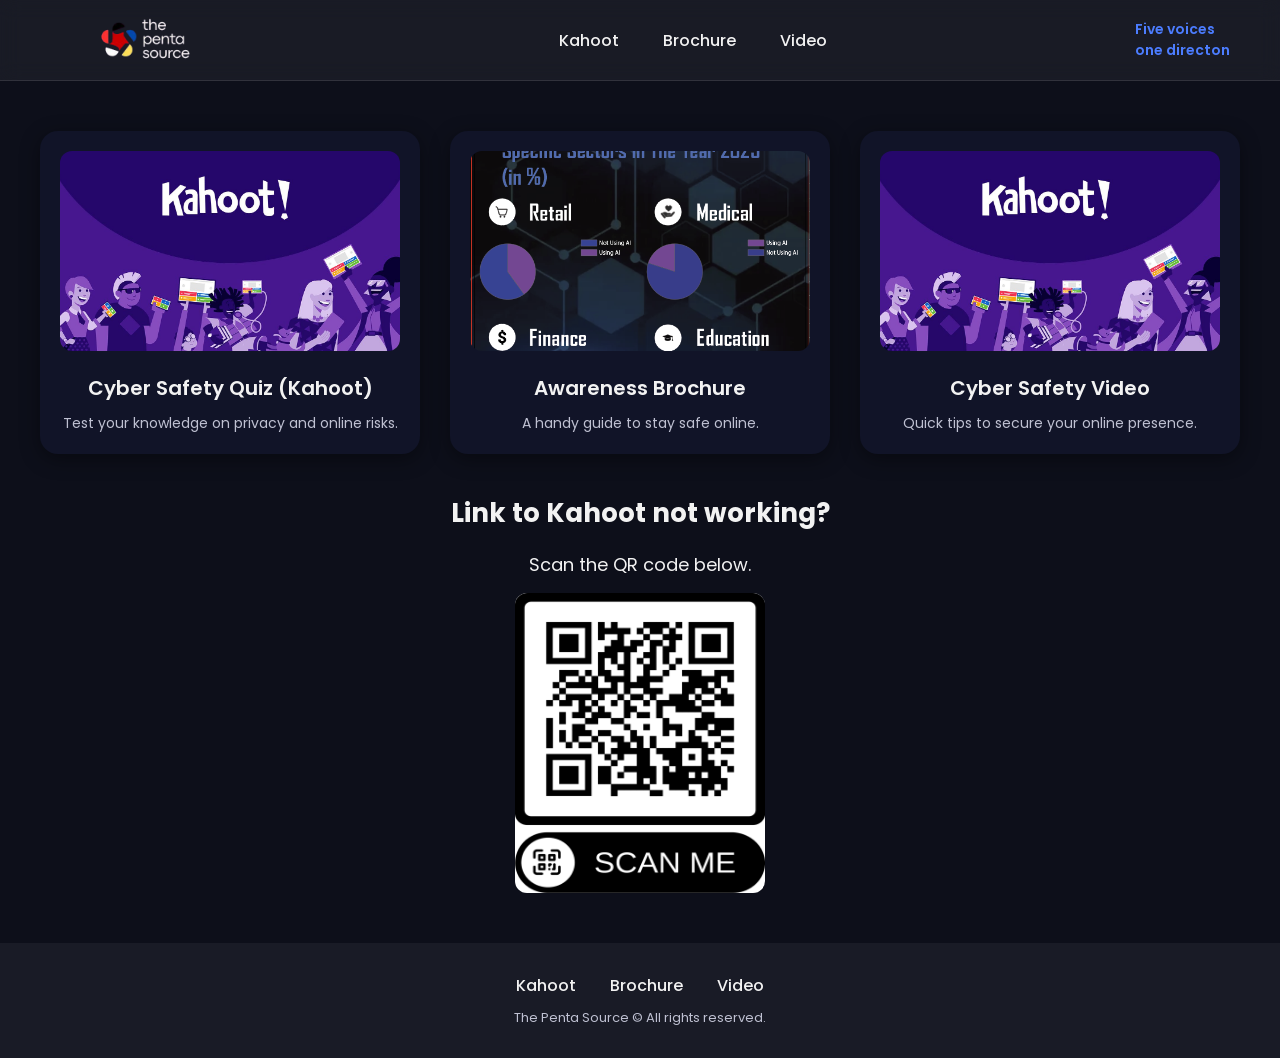
==== index.html @ f54844fc "Trying different ways" ====
<!DOCTYPE html>
<html lang="en">
<head>
    <meta charset="UTF-8">
    <meta name="viewport" content="width=device-width, initial-scale=1.0">
    <title>The Penta Source – Cyber Safety Awareness</title>

    <!-- CSS LINK -->
    <link rel="stylesheet" href="/CSS/styles.css">
</head>
<body>

    <!-- HEADER -->
    <header>
        <div class="logo">
            <img src="images/4-removebg-preview.png" alt="The Penta Source Logo">
        </div>

        <nav>
            <a href="#">Kahoot</a>
            <a href="#">Brochure</a>
            <a href="#">Video</a>
        </nav>

        <div class="team-name">Five voices <br> one directon</div>
    </header>

    <!-- MAIN CONTENT -->
    <section class="container">
        <div class="cards">

            <!-- KAHOOT -->
            <div class="card" onclick="openLink('https://create.kahoot.it/share/raising-awareness-of-online-safety-for-youngsters/e259151e-2dcc-4b79-a1c8-3725f1206195')">
                <img src="images/kahoot.jpg" alt="Kahoot Preview">
                <div class="card-title">Cyber Safety Quiz (Kahoot)</div>
                <div class="card-desc">Test your knowledge on privacy and online risks.</div>
            </div>

            <!-- BROCHURE -->
            <div class="card" onclick="openPreview('infographic')">
                <img src="images/infographic.png" alt="Brochure Preview">
                <div class="card-title">Awareness Brochure</div>
                <div class="card-desc">A handy guide to stay safe online.</div>
            </div>

            <!-- VIDEO -->
            <div class="card" onclick="openPreview('video')">
                <img src="images/kahoot.jpg" alt="Video Preview">
                <div class="card-title">Cyber Safety Video</div>
                <div class="card-desc">Quick tips to secure your online presence.</div>
            </div>
        </div> <!-- cards end -->
        
        <!-- QR SECTION -->
        <div class="qr-section">
            <h2 class="qr-title">Link to Kahoot not working?</h2>
            <p class="qr-sub">Scan the QR code below.</p>
            <img src="images/Kahoot_qr.jpg" alt="QR Code" class="qr-img">
        </div>
    </section>

        </div>
    </section>

    <!-- FOOTER -->
    <footer class="footer">
        <nav>
            <a href="#">Kahoot</a>
            <a href="#">Brochure</a>
            <a href="#">Video</a>
        </nav>
        <div class="copyright">
            The Penta Source © All rights reserved.
        </div>
    </footer>

    <!-- JS LINK -->
    <script src="/JS/script.js"></script>
</body>
</html>
---- CSS/styles.css ----
/* FONT + COLOR THEME */
@import url('https://fonts.googleapis.com/css2?family=Poppins:wght@300;400;600;700&display=swap');

:root {
    --bg: #0d0f1a;
    --card-bg: #111428;
    --accent: #4c7dff;
    --accent2: #16e0b1;
    --text: #f2f2f2;
    --light-text: #bfc1d2;
}

body {
    margin: 0;
    padding: 0;
    background: var(--bg);
    color: var(--text);
    font-family: "Poppins", sans-serif;
}

/* HEADER */
header {
    display: flex;
    justify-content: space-between;
    align-items: center;
    padding: 20px 50px;
    background: rgba(255, 255, 255, 0.05);
    backdrop-filter: blur(10px);
    border-bottom: 1px solid rgba(255, 255, 255, 0.1);
    position: sticky;
    top: 0;
    z-index: 10;
}

header {
    height: 80px;          
    padding: 0 50px;      
}

.logo {
    height: 100%;        
    display: flex;
    align-items: center;
}

.logo img {
    height: 250%; 
    padding-top: 75px;         
    width: auto;
    object-fit: contain;
}

nav a {
    margin: 0 20px;
    text-decoration: none;
    color: var(--text);
    font-weight: 500;
    transition: 0.3s;
}

nav a:hover {
    color: var(--accent2);
}

.team-name {
    font-size: 14px;
    font-weight: 600;
    color: var(--accent);
}

/* MAIN CONTENT */
.container {
    max-width: 1200px;
    margin: 50px auto;
    padding: 0 20px;
}

.cards {
    display: grid;
    gap: 30px;
    grid-template-columns: repeat(auto-fit, minmax(300px, 1fr));
}

.card {
    background: var(--card-bg);
    border-radius: 18px;
    padding: 20px;
    text-align: center;
    box-shadow: 0 5px 20px rgba(0, 0, 0, 0.4);
    transition: transform 0.3s, box-shadow 0.3s;
    cursor: pointer;
}

.card:hover {
    transform: translateY(-7px);
    box-shadow: 0 10px 40px rgba(0, 0, 0, 0.6);
}

.card img {
    width: 100%;
    height: 200px;
    background: #222;
    border-radius: 12px;
    margin-bottom: 15px;
    object-fit: cover;
}

.card-title {
    font-size: 20px;
    font-weight: 600;
    margin-bottom: 10px;
}

.card-desc {
    font-size: 14px;
    color: var(--light-text);
}

.view-container {
    max-width: 900px;
    margin: 40px auto;
    padding: 20px;
    text-align: center;
}

.back-btn {
    background: var(--accent2);
    color: black;
    padding: 12px 25px;
    border: none;
    font-size: 16px;
    font-weight: 700;
    border-radius: 10px;
    cursor: pointer;
    margin-bottom: 30px;
}

.back-btn:hover {
    opacity: 0.5;
}

.content-area img, 
.content-area video {
    max-width: 90%;
    border-radius: 10px;
    margin-bottom: 40px;
}

.qr-section {
    text-align: center;
    width: 100%;
    margin-top: 40px;
}

.qr-title {
    font-size: 26px;
    font-weight: bold;
    margin-bottom: 5px;
}

.qr-sub {
    font-size: 18px;
    margin-bottom: 15px;
}

.qr-img {
    width: 250px;
    height: 300px;
    border-radius: 12px;
    display: block;
    margin: 0 auto;
}

/* FOOTER */
footer {
    margin-top: 80px;
    padding: 30px;
    background: rgba(255, 255, 255, 0.05);
    text-align: center;
}

footer nav a {
    margin: 0 15px;
}

footer nav a:hover {
    color: var(--accent2);
}

.copyright {
    margin-top: 10px;
    font-size: 13px;
    color: var(--light-text);
}

footer.footer {
    margin-top: auto;
}
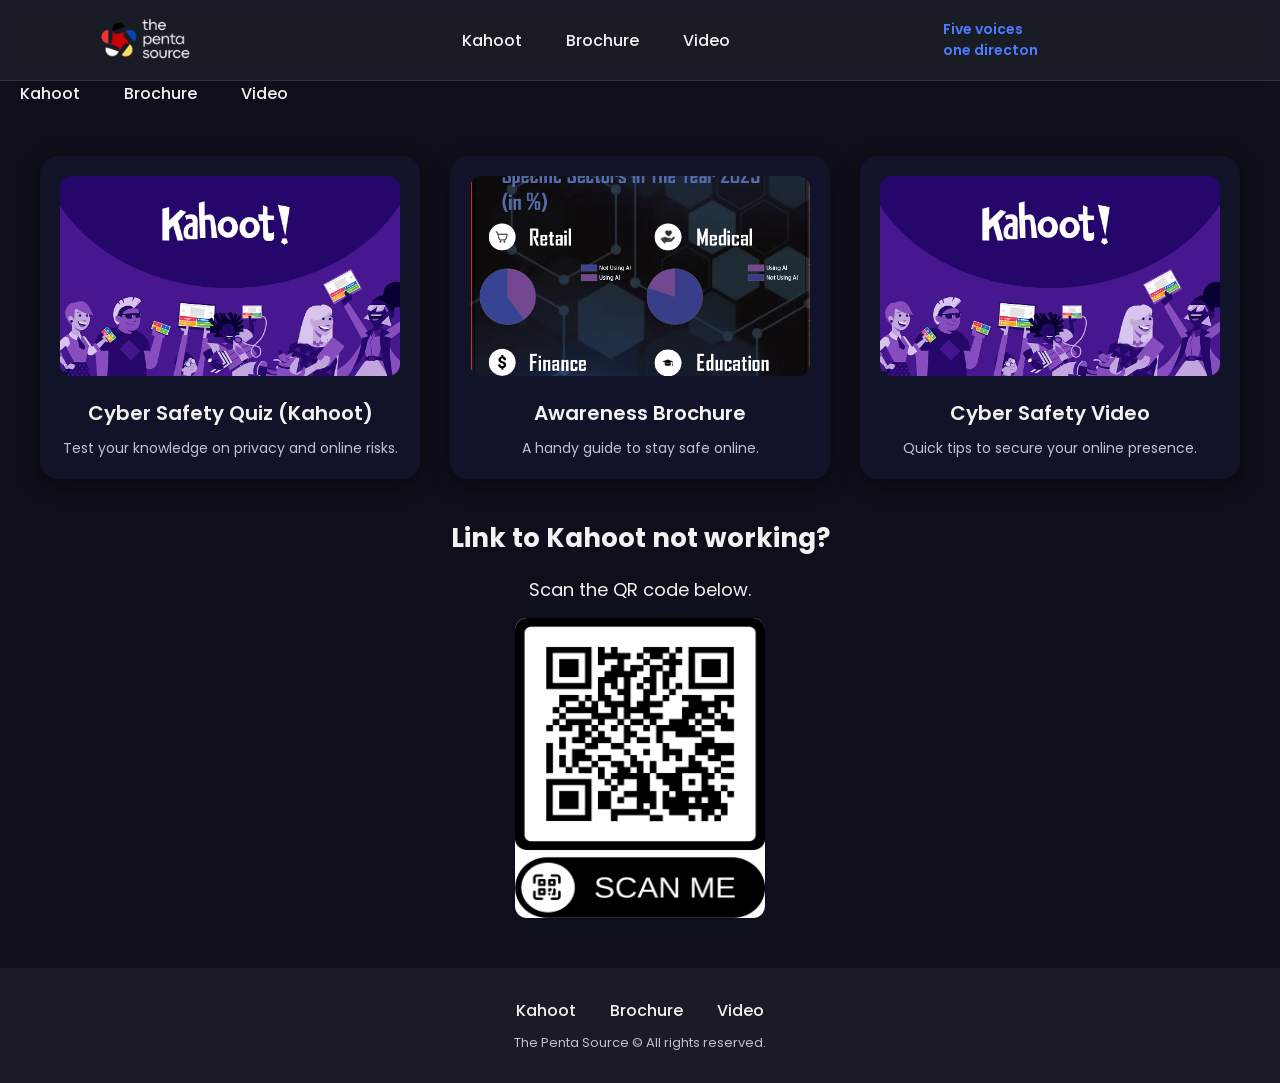
==== commit 26d21d88: "Updating the HTML a bit to make it responsive" ====
--- a/index.html
+++ b/index.html
@@ -7,9 +7,9 @@
 
     <!-- CSS LINK -->
     <link rel="stylesheet" href="/CSS/styles.css">
+    <link rel="stylesheet" href="/CSS/responsive.css">
 </head>
 <body>
-
     <!-- HEADER -->
     <header>
         <div class="logo">
@@ -23,7 +23,21 @@
         </nav>
 
         <div class="team-name">Five voices <br> one directon</div>
+
+        <!-- Hamburger Button (Mobile Only) -->
+        <div class="hamburger" id="hamburger">
+            <span></span>
+            <span></span>
+            <span></span>
+        </div>
     </header>
+
+    <!-- Mobile Menu -->
+    <nav class="mobile-nav" id="mobile-nav">
+        <a href="#">Kahoot</a>
+        <a href="#">Brochure</a>
+        <a href="#">Video</a>
+    </nav>
 
     <!-- MAIN CONTENT -->
     <section class="container">
@@ -59,9 +73,6 @@
         </div>
     </section>
 
-        </div>
-    </section>
-
     <!-- FOOTER -->
     <footer class="footer">
         <nav>
@@ -76,5 +87,6 @@
 
     <!-- JS LINK -->
     <script src="/JS/script.js"></script>
+    <script src="/JS/hamburger.js"></script>
 </body>
 </html>
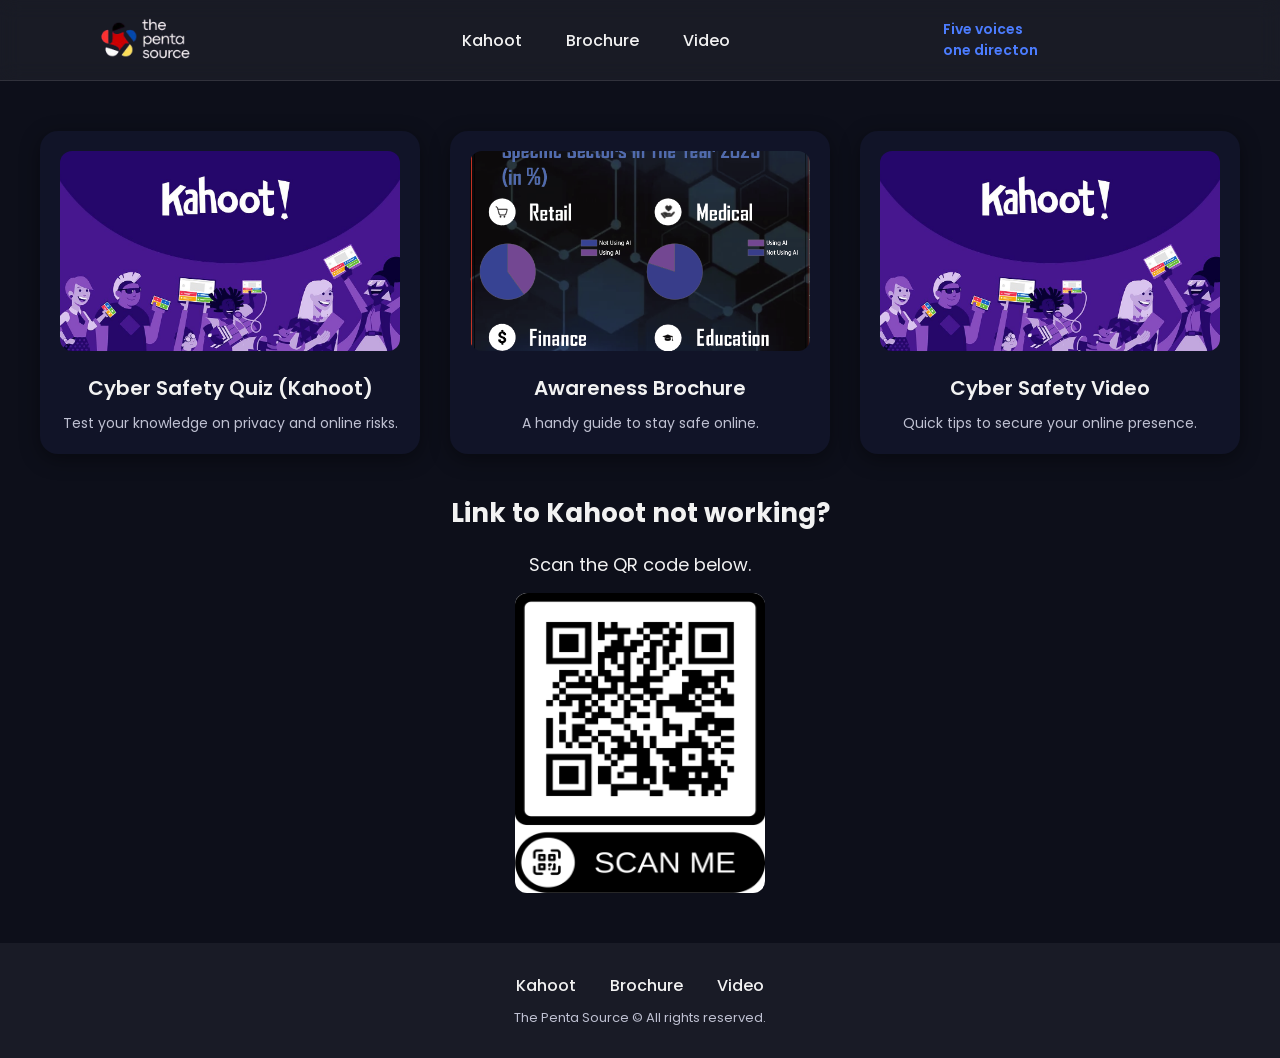
==== commit 0a0b9217: "Some final changes to make it perfect" ====
--- a/index.html
+++ b/index.html
@@ -16,7 +16,8 @@
             <img src="images/4-removebg-preview.png" alt="The Penta Source Logo">
         </div>
 
-        <nav>
+        <!-- Desktop Navigation (needs this class!) -->
+        <nav class="desktop-nav">
             <a href="#">Kahoot</a>
             <a href="#">Brochure</a>
             <a href="#">Video</a>
@@ -32,13 +33,13 @@
         </div>
     </header>
 
-    <!-- Mobile Menu -->
+    <!-- MOBILE MENU (you removed this by accident before) -->
     <nav class="mobile-nav" id="mobile-nav">
         <a href="#">Kahoot</a>
         <a href="#">Brochure</a>
         <a href="#">Video</a>
     </nav>
-
+ 
     <!-- MAIN CONTENT -->
     <section class="container">
         <div class="cards">
@@ -63,7 +64,7 @@
                 <div class="card-title">Cyber Safety Video</div>
                 <div class="card-desc">Quick tips to secure your online presence.</div>
             </div>
-        </div> <!-- cards end -->
+        </div>
         
         <!-- QR SECTION -->
         <div class="qr-section">
--- a/CSS/styles.css
+++ b/CSS/styles.css
@@ -68,6 +68,10 @@
     color: var(--accent);
 }
 
+.mobile-nav {
+    display: none;
+}
+
 /* MAIN CONTENT */
 .container {
     max-width: 1200px;
--- a/CSS/responsive.css
+++ b/CSS/responsive.css
@@ -0,0 +1,90 @@
+/* Tablet & Mobile Fixes */
+@media (max-width: 1024px) {
+    .cards {
+        grid-template-columns: repeat(2, 1fr);
+    }
+
+    header {
+        padding: 0 20px;
+    }
+
+    .team-name {
+        font-size: 12px;
+    }
+}
+
+/* MOBILE DESIGN */
+@media (max-width: 768px) {
+
+    /* Hide desktop nav */
+    .desktop-nav {
+        display: none;
+    }
+
+    /* Hide team name */
+    .team-name {
+        display: none;
+    }
+
+    /* HEADER MOBILE LAYOUT */
+    header {
+        justify-content: space-between;
+        padding: 0 20px;
+    }
+
+    /* LOGO SCALED PROPERLY */
+    .logo img {
+        height: 250% !important;
+        padding-top: 75px !important;
+    }
+
+    /* HAMBURGER BUTTON */
+    .hamburger {
+        display: block;
+        width: 32px;
+        height: 22px;
+        cursor: pointer;
+    }
+
+    .hamburger span {
+        display: block;
+        width: 100%;
+        height: 3px;
+        background: white;
+        margin: 5px 0;
+        transition: 0.3s;
+    }
+
+    /* MOBILE MENU */
+    .mobile-nav {
+        display: none;
+        flex-direction: column;
+        background: #111428;
+        padding: 20px;
+        text-align: center;
+    }
+
+    .mobile-nav a {
+        padding: 12px 0;
+        color: white;
+        font-size: 18px;
+        text-decoration: none;
+    }
+
+    /* SHOW MENU WHEN ACTIVE */
+    .mobile-nav.active {
+        display: flex;
+    }
+
+    /* MOBILE CARDS → SINGLE COLUMN */
+    .cards {
+        grid-template-columns: 1fr !important;
+    }
+
+    /* FOOTER LINKS STACK */
+    footer nav {
+        display: flex;
+        flex-direction: column;
+        gap: 10px;
+    }
+}
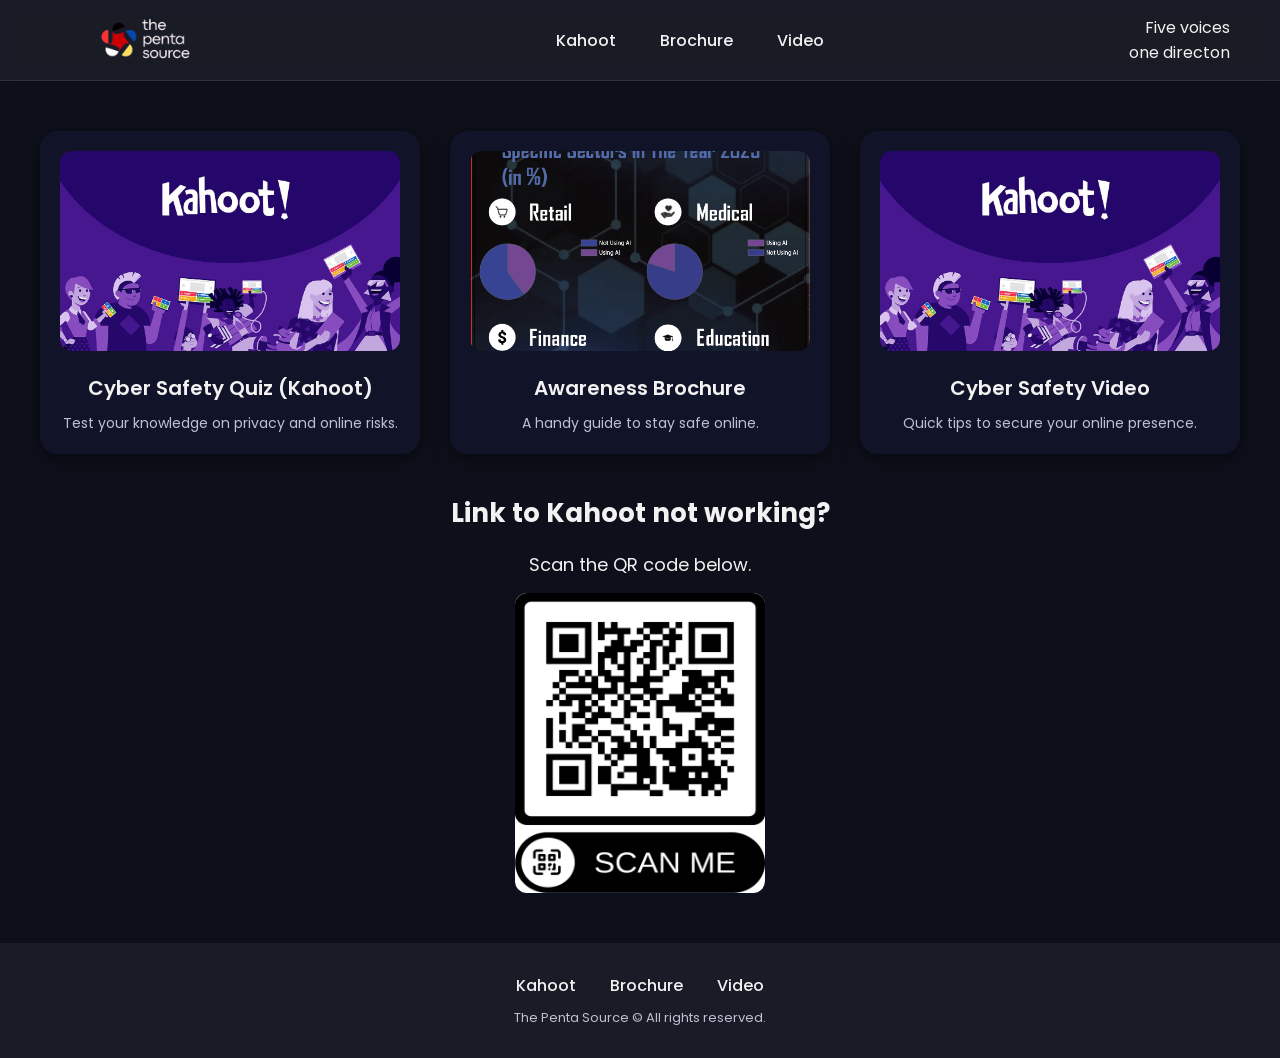
==== commit d3c253b4: "Some more changes to make it work in all" ====
--- a/index.html
+++ b/index.html
@@ -6,8 +6,8 @@
     <title>The Penta Source – Cyber Safety Awareness</title>
 
     <!-- CSS LINK -->
-    <link rel="stylesheet" href="/CSS/styles.css">
-    <link rel="stylesheet" href="/CSS/responsive.css">
+    <link rel="stylesheet" href="CSS\styles.css">
+    <link rel="stylesheet" href="CSS\responsive.css">
 </head>
 <body>
     <!-- HEADER -->
@@ -16,16 +16,16 @@
             <img src="images/4-removebg-preview.png" alt="The Penta Source Logo">
         </div>
 
-        <!-- Desktop Navigation (needs this class!) -->
-        <nav class="desktop-nav">
-            <a href="#">Kahoot</a>
-            <a href="#">Brochure</a>
-            <a href="#">Video</a>
-        </nav>
+        <div class="nav-wrapper">
+            <nav class="desktop-nav">
+                <a href="#">Kahoot</a>
+                <a href="#">Brochure</a>
+                <a href="#">Video</a>
+            </nav>
+        </div>
 
         <div class="team-name">Five voices <br> one directon</div>
 
-        <!-- Hamburger Button (Mobile Only) -->
         <div class="hamburger" id="hamburger">
             <span></span>
             <span></span>
@@ -87,7 +87,7 @@
     </footer>
 
     <!-- JS LINK -->
-    <script src="/JS/script.js"></script>
-    <script src="/JS/hamburger.js"></script>
+    <script src="JS\script.js"></script>
+    <script src="JS\hamburger.js"></script>
 </body>
 </html>
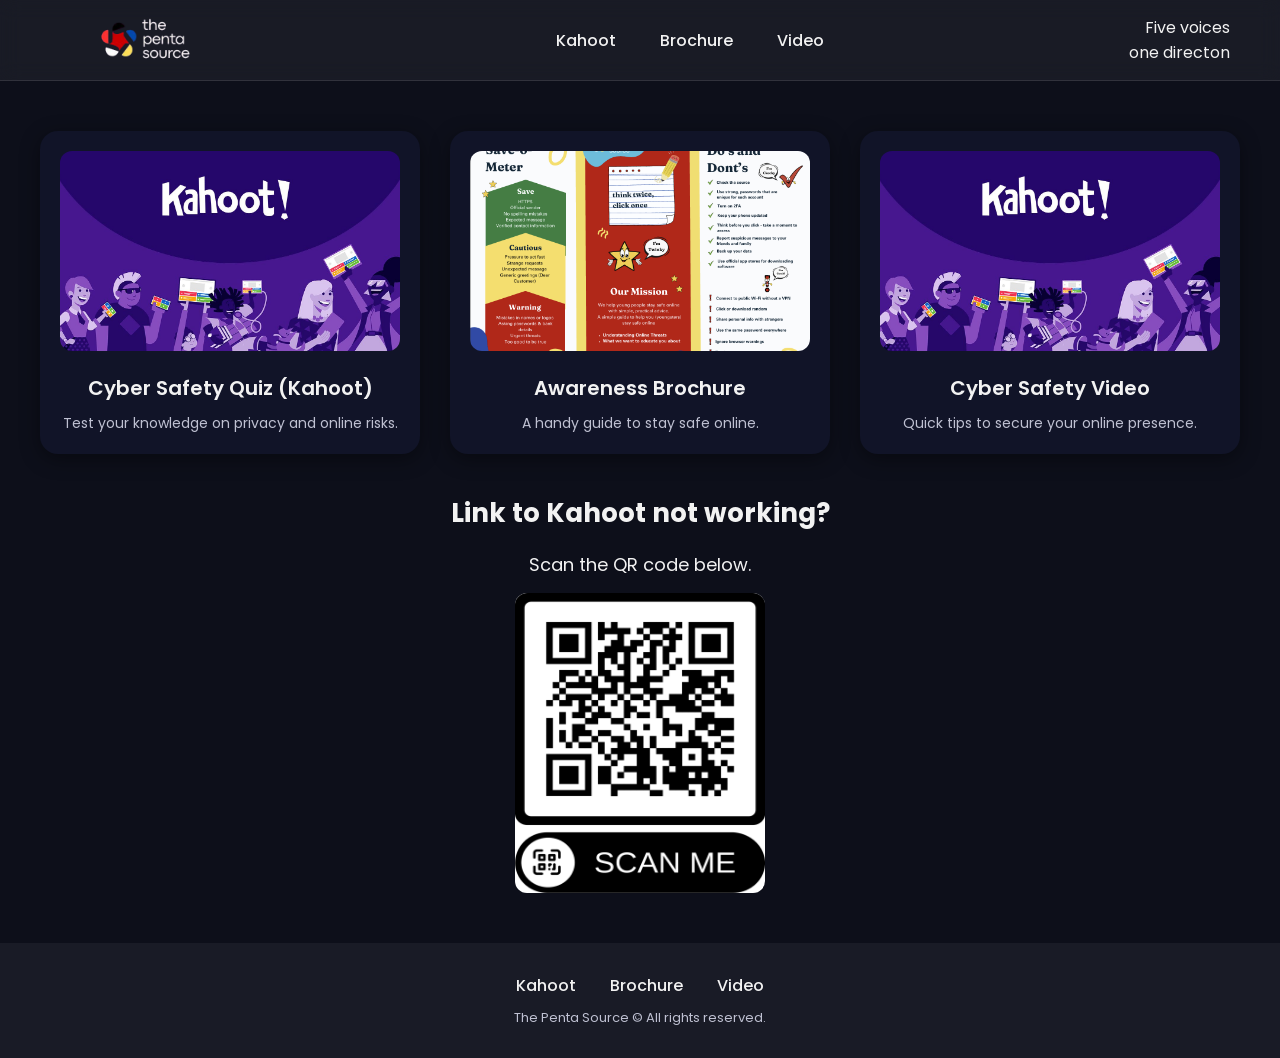
==== commit cbbbcd5a: "Replcing placeholder inforgraphic with brochure" ====
--- a/index.html
+++ b/index.html
@@ -52,8 +52,8 @@
             </div>
 
             <!-- BROCHURE -->
-            <div class="card" onclick="openPreview('infographic')">
-                <img src="images/infographic.png" alt="Brochure Preview">
+            <div class="card" onclick="openPreview('brochure')">
+                <img src="images/brochure.png" alt="Brochure Preview">
                 <div class="card-title">Awareness Brochure</div>
                 <div class="card-desc">A handy guide to stay safe online.</div>
             </div>
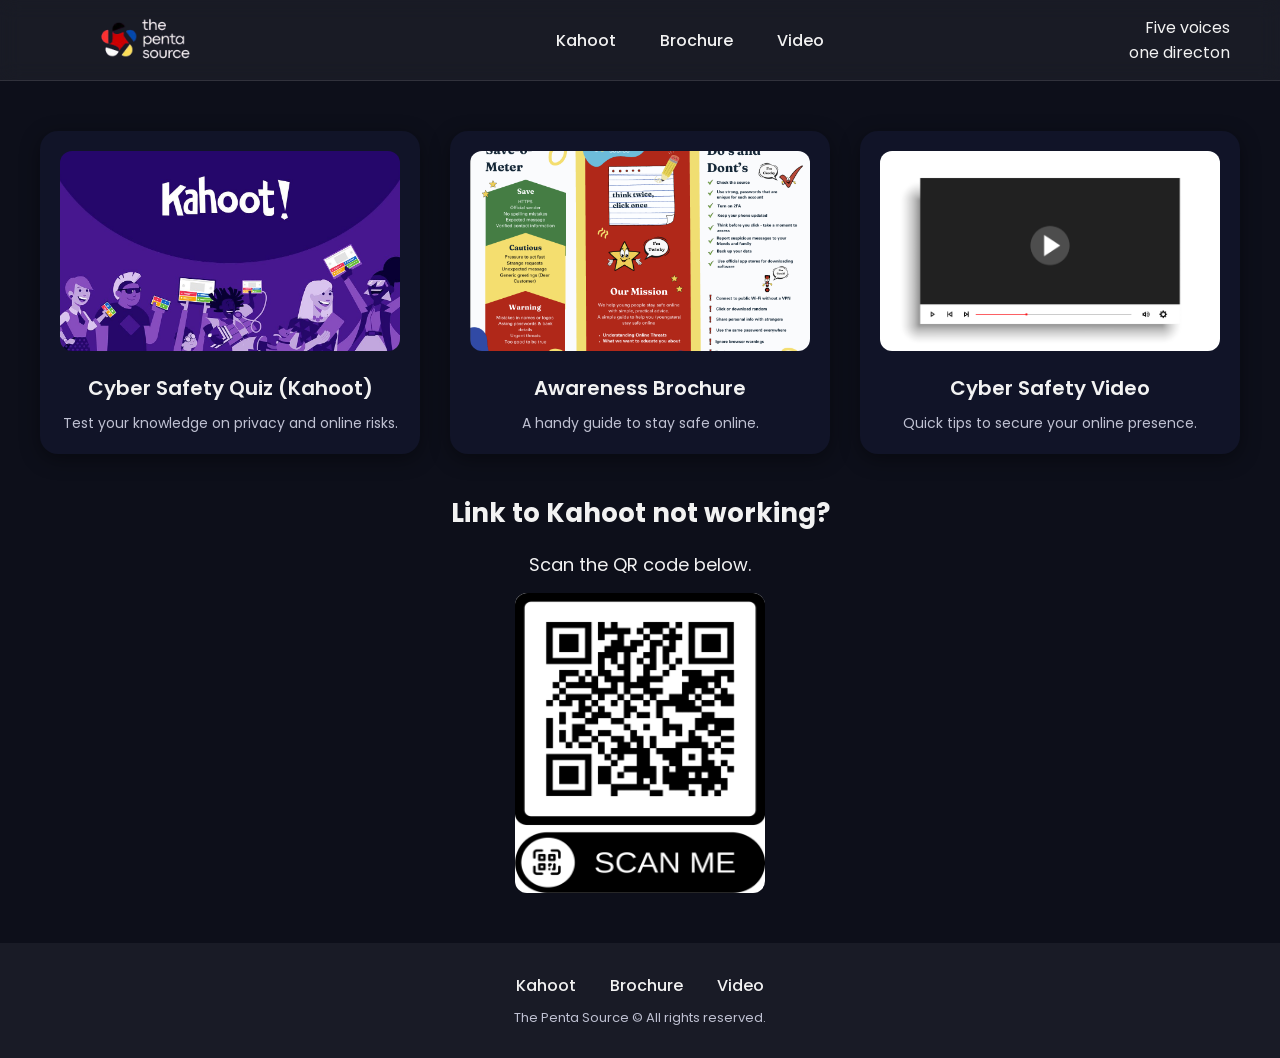
==== commit 0deaff3e: "Replacing the image" ====
--- a/index.html
+++ b/index.html
@@ -18,9 +18,9 @@
 
         <div class="nav-wrapper">
             <nav class="desktop-nav">
-                <a href="#">Kahoot</a>
-                <a href="#">Brochure</a>
-                <a href="#">Video</a>
+                <a href="https://create.kahoot.it/share/raising-awareness-of-online-safety-for-youngsters/e259151e-2dcc-4b79-a1c8-3725f1206195">Kahoot</a>
+                <a href="view.html?type=brochure">Brochure</a>
+                <a href="view.html?type=video">Video</a>
             </nav>
         </div>
 
@@ -33,11 +33,11 @@
         </div>
     </header>
 
-    <!-- MOBILE MENU (you removed this by accident before) -->
+    <!-- MOBILE MENU -->
     <nav class="mobile-nav" id="mobile-nav">
-        <a href="#">Kahoot</a>
-        <a href="#">Brochure</a>
-        <a href="#">Video</a>
+        <a href="https://create.kahoot.it/share/raising-awareness-of-online-safety-for-youngsters/e259151e-2dcc-4b79-a1c8-3725f1206195">Kahoot</a>
+        <a href="view.html?type=brochure">Brochure</a>
+        <a href="view.html?type=video">Video</a>
     </nav>
  
     <!-- MAIN CONTENT -->
@@ -60,7 +60,7 @@
 
             <!-- VIDEO -->
             <div class="card" onclick="openPreview('video')">
-                <img src="images/kahoot.jpg" alt="Video Preview">
+                <img src="images/25481.jpg" alt="Video Preview">
                 <div class="card-title">Cyber Safety Video</div>
                 <div class="card-desc">Quick tips to secure your online presence.</div>
             </div>
@@ -77,9 +77,9 @@
     <!-- FOOTER -->
     <footer class="footer">
         <nav>
-            <a href="#">Kahoot</a>
-            <a href="#">Brochure</a>
-            <a href="#">Video</a>
+            <a href="https://create.kahoot.it/share/raising-awareness-of-online-safety-for-youngsters/e259151e-2dcc-4b79-a1c8-3725f1206195">Kahoot</a>
+            <a href="view.html?type=brochure">Brochure</a>
+            <a href="view.html?type=video">Video</a>
         </nav>
         <div class="copyright">
             The Penta Source © All rights reserved.
